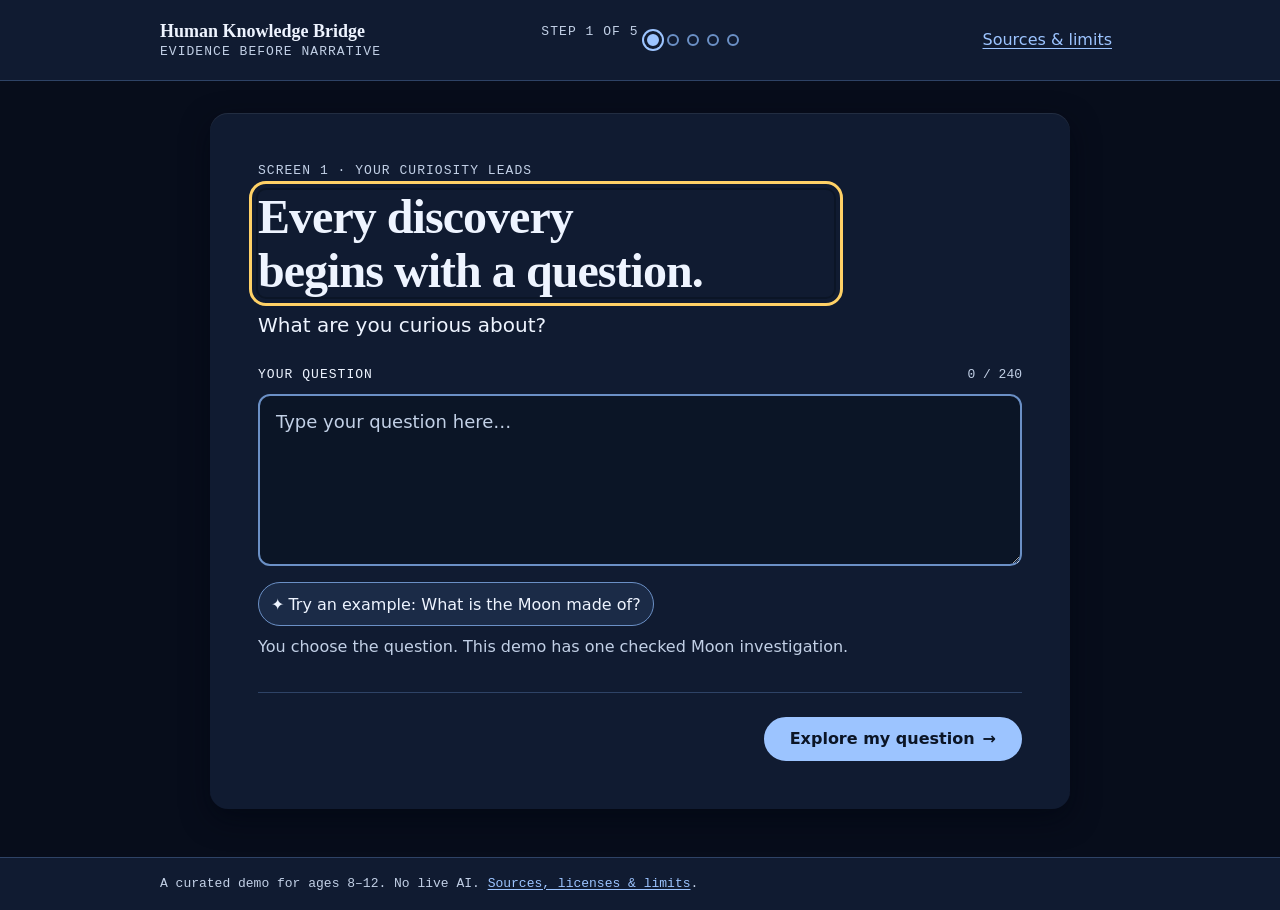
==== index.html @ 2980f717 "feat: static scaffold, app shell, screen 1 and the sources page - index.html: header/brand, progress" ====
<!doctype html>
<html lang="en">
<head>
  <meta charset="utf-8">
  <meta name="viewport" content="width=device-width, initial-scale=1">
  <meta name="description" content="A five-screen Science Detective experience about the Moon, the Apollo 11 seismometer, and how we know what we know.">
  <meta name="color-scheme" content="dark">
  <title>Human Knowledge Bridge — The Moon Detective</title>
  <link rel="icon" href="assets/img/favicon.svg" type="image/svg+xml">
  <link rel="stylesheet" href="assets/css/styles.css">
</head>
<body>
  <a class="skip-link" href="#main">Skip to content</a>

  <header class="site-header">
    <div class="site-header__inner">
      <div class="header__row">
        <a class="brand" href="#question">
          <span class="brand__long">Human Knowledge Bridge</span>
          <span class="brand__short" aria-hidden="true">HKB · Moon Detective</span>
          <span class="brand__tag">Evidence Before Narrative</span>
        </a>
        <a class="sources-link" href="sources.html">
          <span class="sources-link__long">Sources &amp; limits</span>
          <span class="sources-link__short" aria-hidden="true">Sources</span>
        </a>
      </div>
      <nav class="rail" aria-label="Progress">
        <p class="rail__step" id="rail-step">Step 1 of 5<span class="sr-only">: Question</span></p>
        <ol class="progress" id="progress"></ol>
      </nav>
    </div>
  </header>

  <main id="main">
    <section class="card" id="screen-question" data-screen="1" aria-labelledby="question-title">
      <div class="card__head">
        <p class="eyebrow">Screen 1 · Your curiosity leads</p>
        <h1 id="question-title">Every discovery begins with a question.</h1>
        <p class="lede">What are you curious about?</p>
      </div>

      <form id="question-form" novalidate>
        <div class="field">
          <div class="field__head">
            <label class="field__label" for="question-input">Your question</label>
            <span class="field__count" id="question-count">0 / 240<span class="sr-only"> characters</span></span>
          </div>
          <textarea
            id="question-input"
            name="question"
            rows="5"
            maxlength="240"
            autocomplete="off"
            spellcheck="true"
            placeholder="Type your question here…"
            aria-describedby="question-helper question-error"></textarea>
          <p class="field__error" id="question-error" role="alert" hidden></p>
        </div>

        <button class="chip chip--example" type="button" id="example-chip">
          <span aria-hidden="true">✦</span> Try an example: What is the Moon made of?
        </button>

        <p class="field__helper" id="question-helper">You choose the question. This demo has one checked Moon investigation.</p>

        <div class="actionbar">
          <span class="actionbar__spacer"></span>
          <button class="btn btn--primary actionbar__primary" type="submit">
            Explore my question <span aria-hidden="true">→</span>
          </button>
        </div>
      </form>

      <div class="panel panel--unknown" id="unknown-panel" role="region" aria-labelledby="unknown-title" hidden>
        <h2 class="panel__title" id="unknown-title">That’s a great question.</h2>
        <div id="unknown-body"></div>
        <p class="echo" id="unknown-echo" hidden></p>
        <div class="panel__actions">
          <button class="btn btn--primary" type="button" id="unknown-route">Explore the Moon investigation</button>
          <button class="btn btn--secondary" type="button" id="unknown-edit">Edit my question</button>
        </div>
      </div>
    </section>
  </main>

  <footer class="site-footer">
    <p>A curated demo for ages 8–12. No live AI. <a href="sources.html">Sources, licenses &amp; limits</a>.</p>
  </footer>

  <div id="live-region" class="sr-only" aria-live="polite" aria-atomic="true"></div>

  <script src="assets/js/content.js" defer></script>
  <script src="assets/js/logic.js" defer></script>
  <script src="assets/js/app.js" defer></script>
</body>
</html>
---- assets/css/styles.css ----
/* Human Knowledge Bridge — stylesheet
   Tokens 2.1–2.2 and primitives 2.3–2.7 are pasted verbatim from
   planning notes/design-brief.md §2. Everything below the marker is build code. */

:root {
  color-scheme: dark;

  /* ---- Surfaces & ink ------------------------------------------------ */
  --bg:            #070d1b;   /* page */
  --surface:       #101b31;   /* screen card */
  --surface-2:     #16243d;   /* nested panel */
  --surface-3:     #1b2b47;   /* chips, fact chips, inactive label button */
  --field:         #0b1526;   /* textarea well */
  --border:        #6b90c6;   /* every visible control outline (5.26:1 on surface) */
  --border-hair:   #2e4366;   /* decoration only: radii, dividers inside the card — never the only edge of a control */
  --text:          #eef4ff;   /* body */
  --muted:         #c2d0e6;   /* secondary, captions, helper text (11.0:1 on surface) */
  --text-on-accent:#0b1526;   /* ink on a filled accent button (10.2:1) */

  /* ---- Accent & focus ------------------------------------------------ */
  --accent:        #9cc4ff;   /* primary action, links */
  --accent-press:  #c3dbff;   /* hover/pressed fill for the primary button */
  --focus:         #ffd166;   /* focus ring: 11.9:1 on surface, 7.4:1 on selected tints */
  --focus-inner:   #0b1526;   /* 2px inner ring so yellow never touches a yellow fill */

  /* ---- Evidence labels (07 D4) --------------------------------------- */
  --measured:      #7ee0b8;   /* Measured evidence       — ruler   */
  --inferred:      #8fc4ff;   /* Scientific conclusion   — lens    */
  --model:         #f2c46d;   /* Scientific model        — blueprint */
  --unknown:       #c9b6ff;   /* open question / unknown — magnifier/"?" */
  --measured-tint: #223b4c;   /* = measured @12% over --surface-2 (evidence panels) */
  --inferred-tint: #253754;
  --model-tint:    #303743;
  --unknown-tint:  #2b3654;
  --measured-wash: #26424c;   /* = measured @20% over --surface (selected label button) */
  --inferred-wash: #293d5a;
  --model-wash:    #3d3d3d;
  --unknown-wash:  #353a5a;
  --accent-wash:   #2c3d5a;   /* = accent @20% over --surface (pressed secondary) */

  /* ---- Spacing (4px base, names are literal) ------------------------- */
  --s-0:  0;
  --s-1:  0.25rem;  /*  4px */
  --s-2:  0.5rem;   /*  8px */
  --s-3:  0.75rem;  /* 12px */
  --s-4:  1rem;     /* 16px */
  --s-5:  1.5rem;   /* 24px */
  --s-6:  2rem;     /* 32px */
  --s-7:  3rem;     /* 48px */
  --s-8:  4rem;     /* 64px */

  /* ---- Radii --------------------------------------------------------- */
  --r-xs:  4px;
  --r-sm:  8px;
  --r-md:  12px;
  --r-lg:  18px;
  --r-pill: 999px;

  /* ---- Borders ------------------------------------------------------- */
  --bw:    1px;
  --bw-2:  2px;

  /* ---- Shadows (dark page: shadows are soft, borders carry the edge) - */
  --shadow-1: 0 1px 0 0 rgba(238,244,255,.06) inset,
              0 2px 8px rgba(2,6,16,.45);
  --shadow-2: 0 1px 0 0 rgba(238,244,255,.08) inset,
              0 10px 28px rgba(2,6,16,.55);

  /* ---- Typography ---------------------------------------------------- */
  --font-display: Georgia, "Iowan Old Style", "Source Serif Pro", "Charter",
                  "Bitstream Charter", "Sitka Text", Cambria, "Times New Roman", serif;
  --font-body:    system-ui, -apple-system, "Segoe UI", Roboto, "Noto Sans",
                  "Helvetica Neue", Arial, "Liberation Sans", sans-serif;
  --font-mono:    ui-monospace, SFMono-Regular, "SF Mono", Menlo, Consolas,
                  "Liberation Mono", "DejaVu Sans Mono", monospace;

  --fs-300: 0.8125rem;  /* 13px — eyebrow, mono, uppercase */
  --fs-400: 1rem;       /* 16px — button, chip */
  --fs-500: 1.125rem;   /* 18px — body (all breakpoints; never smaller) */
  --fs-600: 1.25rem;    /* 20px — h3, ledger line */
  --fs-700: 1.5rem;     /* 24px — h2 */
  --fs-800: 1.875rem;   /* 30px — h1 small */
  --fs-900: 2.375rem;   /* 38px — h1 medium */
  --fs-1000: 3rem;      /* 48px — h1 large */

  --lh-tight:  1.12;    /* display */
  --lh-snug:   1.35;    /* headings, labels */
  --lh-normal: 1.6;     /* body — 18 × 1.6 = 28.8px */
  --lh-loose:  1.7;     /* long paragraphs on small screens */

  --ls-tight:  -0.02em;
  --ls-normal:  0;
  --ls-wide:    0.08em;

  --fw-regular: 400;
  --fw-medium:  500;
  --fw-bold:    700;

  --measure: 65ch;      /* text column cap: between 60 and 75ch */
  --measure-tight: 46ch;/* h1 / lede cap */

  /* ---- Layout -------------------------------------------------------- */
  --w-page:      60rem; /* 960px outer page incl. padding */
  --w-card:      53.75rem; /* 860px screen card (03 §10) */
  --w-text:      65ch;
  --gutter:      var(--s-4);    /* 16px  — small            */
  --card-pad:    var(--s-4);    /* 16px  — small            */
  --gap:         var(--s-3);    /* 12px  — small            */
  --header-h:    3.5rem;        /* 56px  — small; 64px medium+ */
  --rail-h:      2.25rem;       /* compact rail height below 481px */
  --tap:         2.75rem;       /* 44px minimum target */
  --tap-gap:     var(--s-2);    /* 8px minimum between targets */

  /* ---- Motion -------------------------------------------------------- */
  --dur-fast: 120ms;
  --dur:      160ms;            /* the build's default transition */
  --dur-float: 6000ms;          /* the one loop; killed by reduced motion */
  --ease:     cubic-bezier(.2,.7,.3,1);
  --moon-float: 3px;            /* translateY amplitude; JS sets this to 0px for reduced motion */
  --scale-tilt: 0deg;           /* JS sets ±0px/±1deg; stays 0deg for reduced motion */
}

/* Medium: 481–900px */
@media (min-width: 30.0625rem) {
  :root {
    --gutter:    var(--s-5);   /* 24px */
    --card-pad:  var(--s-6);   /* 32px */
    --gap:       var(--s-4);   /* 16px */
    --header-h:  4rem;         /* 64px */
  }
}

/* Large: 901px+ */
@media (min-width: 56.3125rem) {
  :root {
    --gutter:    var(--s-6);   /* 32px */
    --card-pad:  var(--s-7);   /* 48px */
    --gap:       var(--s-5);   /* 24px */
  }
}

/* Narrow: ≤ 320px leaves itself 16px gutters; below 360px tighten once */
@media (max-width: 22.49rem) {
  :root { --gutter: var(--s-3); --card-pad: var(--s-4); }
}

*, *::before, *::after { box-sizing: border-box; }

html {
  -webkit-text-size-adjust: 100%;
  text-size-adjust: 100%;
  scroll-padding-top: calc(var(--header-h) + var(--s-2));
  scroll-behavior: smooth;
}

body {
  margin: 0;
  background: var(--bg);
  color: var(--text);
  font-family: var(--font-body);
  font-size: var(--fs-500);          /* 18px everywhere */
  line-height: var(--lh-normal);
  font-weight: var(--fw-regular);
  overflow-x: hidden;                /* belt-and-braces only; layout must not overflow */
  overflow-wrap: break-word;
  text-rendering: optimizeLegibility;
}

h1, h2, h3 {
  font-family: var(--font-display);
  font-weight: var(--fw-bold);
  line-height: var(--lh-snug);
  letter-spacing: var(--ls-tight);
  margin: 0 0 var(--s-3);
  text-wrap: balance;
}
h1 { font-size: var(--fs-800); line-height: var(--lh-tight); max-width: 24ch; }
h2 { font-size: var(--fs-700); }
h3 { font-size: var(--fs-600); font-family: var(--font-body); letter-spacing: var(--ls-normal); }
@media (min-width: 30.0625rem) { h1 { font-size: var(--fs-900); } }
@media (min-width: 56.3125rem) { h1 { font-size: var(--fs-1000); } }

p { margin: 0 0 var(--s-4); max-width: var(--measure); }

a { color: var(--accent); text-decoration-thickness: .08em; text-underline-offset: .18em; }
a:hover { text-decoration-thickness: .14em; }

img, svg { max-width: 100%; height: auto; }
svg.decorative { display: block; }

.sr-only {
  position: absolute; width: 1px; height: 1px; padding: 0; margin: -1px;
  overflow: hidden; clip: rect(0 0 0 0); clip-path: inset(50%);
  white-space: nowrap; border: 0;
}

:where(a, button, textarea, [tabindex]):focus-visible {
  outline: 3px solid var(--focus);
  outline-offset: 2px;
  border-radius: var(--r-sm);
  /* double ring: yellow outer + 2px dark inner keeps it visible on any fill */
  box-shadow: 0 0 0 2px var(--focus-inner);
}
/* no focus ring on mouse clicks */
:where(button, a):focus:not(:focus-visible) { outline: none; }
/* the focused <h1> on route change must not look like a control */
h1[tabindex="-1"]:focus-visible { outline: 3px solid var(--focus); outline-offset: 6px; }

.card {
  background: var(--surface);
  border-radius: var(--r-lg);
  box-shadow: var(--shadow-2);
  padding: var(--card-pad);
  max-width: var(--w-card);
  margin-inline: auto;
}

.panel {
  background: var(--surface-2);
  border-radius: var(--r-md);
  padding: var(--s-4);
  border-left: var(--bw-2) solid var(--border-hair); /* colour overridden per type */
}
@media (min-width: 30.0625rem) { .panel { padding: var(--s-5); } }

.chip {
  display: inline-flex; align-items: center; gap: var(--s-1);
  min-height: 1.75rem; padding: var(--s-1) var(--s-3);
  background: var(--surface-3); color: var(--text);
  border-radius: var(--r-pill);
  font-size: var(--fs-300); font-family: var(--font-mono);
  letter-spacing: var(--ls-wide); text-transform: uppercase;
}

.eyebrow {
  font-family: var(--font-mono); font-size: var(--fs-300);
  letter-spacing: var(--ls-wide); text-transform: uppercase;
  color: var(--muted); margin: 0 0 var(--s-2);
}

.btn {
  display: inline-flex; align-items: center; justify-content: center; gap: var(--s-2);
  min-height: var(--tap); min-width: var(--tap);
  padding: var(--s-2) var(--s-5);
  border-radius: var(--r-pill);
  border: var(--bw-2) solid transparent;
  font: inherit; font-size: var(--fs-400); font-weight: var(--fw-bold);
  line-height: 1.2; text-align: center; text-decoration: none;
  cursor: pointer;
  transition: background-color var(--dur) var(--ease),
              border-color var(--dur) var(--ease),
              color var(--dur) var(--ease),
              transform var(--dur-fast) var(--ease);
}
.btn--primary  { background: var(--accent); color: var(--text-on-accent); border-color: var(--accent); }
.btn--primary:hover, .btn--primary:active { background: var(--accent-press); border-color: var(--accent-press); }
.btn--primary:active { transform: translateY(1px); }
.btn--secondary { background: transparent; color: var(--text); border-color: var(--border); }
.btn--secondary:hover { background: var(--surface-3); }
.btn--secondary[aria-pressed="true"], .btn--secondary.is-active { background: var(--accent-wash); }
.btn--ghost { background: transparent; color: var(--accent); border-color: transparent; text-decoration: underline; text-underline-offset: .2em; }
.btn--ghost:hover { background: var(--surface-3); }
.btn[disabled], .btn[aria-disabled="true"] {
  background: var(--surface-2); color: var(--muted);
  border-color: var(--border-hair); cursor: not-allowed; transform: none;
  opacity: 1; /* do not rely on opacity for any text legibility */
}

@media (prefers-reduced-motion: reduce) {
  html { scroll-behavior: auto; }
  *, *::before, *::after {
    animation: none !important;
    transition-duration: 1ms !important;
    transition-delay: 0ms !important;
  }
  .moon { animation: none; }
  .scale__beam { transform: none !important; }
}

@media print {
  :root { --bg: #fff; --surface: #fff; --surface-2: #fff; --text: #111; --muted: #333; }
  body { background: #fff; color: #111; }
  .site-header, .skip-link, .progress, .btn { display: none !important; }
}

/* =====================================================================
   BUILD CODE — beyond the design-brief primitives (§5 shell, §8 rules)
   ===================================================================== */

/* ---- Layout skeleton ------------------------------------------------ */
body {
  min-height: 100vh;
  display: flex;
  flex-direction: column;
}

main {
  flex: 1 0 auto;
  padding: var(--s-6) var(--gutter) var(--s-7);
}

/* ---- Skip link (C01) ------------------------------------------------ */
.skip-link {
  position: absolute;
  left: var(--s-2);
  top: var(--s-2);
  z-index: 100;
  padding: var(--s-2) var(--s-4);
  min-height: var(--tap);
  display: inline-flex;
  align-items: center;
  background: var(--accent);
  color: var(--text-on-accent);
  font-weight: var(--fw-bold);
  border-radius: var(--r-pill);
  text-decoration: none;
  transform: translateY(-200%);
}
.skip-link:focus-visible {
  transform: none;
}

/* ---- Header (C02) --------------------------------------------------- */
.site-header {
  position: sticky;
  top: 0;
  z-index: 10;
  background: var(--surface);
  border-bottom: var(--bw) solid var(--border-hair);
  padding: var(--s-2) var(--gutter);
}

.header__row {
  display: grid;
  grid-template-columns: minmax(0, 1fr) auto;
  align-items: center;
  gap: var(--s-3);
  max-width: var(--w-page);
  margin-inline: auto;
  min-height: calc(var(--header-h) - var(--s-4));
}

.brand {
  min-width: 0;
  display: inline-flex;
  flex-direction: column;
  color: var(--text);
  text-decoration: none;
  font-family: var(--font-display);
  font-weight: var(--fw-bold);
  font-size: var(--fs-500);
  line-height: var(--lh-snug);
}
.brand:hover { color: var(--accent); }

.brand__short { display: none; }

.brand__tag {
  font-family: var(--font-mono);
  font-size: var(--fs-300);
  font-weight: var(--fw-regular);
  letter-spacing: var(--ls-wide);
  text-transform: uppercase;
  color: var(--muted);
}

.sources-link {
  font-size: var(--fs-400);
  min-height: var(--tap);
  display: inline-flex;
  align-items: center;
  padding-inline: var(--s-2);
  white-space: nowrap;
}
.sources-link__short { display: none; }

/* ---- Progress rail (C03) -------------------------------------------- */
.rail {
  display: flex;
  align-items: center;
  gap: var(--s-2);
  min-width: 0;
  max-width: var(--w-page);
  margin: var(--s-1) auto 0;
  padding-top: var(--s-1);
  border-top: var(--bw) solid var(--border-hair);
}

.rail__step {
  font-family: var(--font-mono);
  font-size: var(--fs-300);
  letter-spacing: var(--ls-wide);
  text-transform: uppercase;
  color: var(--muted);
  white-space: nowrap;
}

.progress {
  display: flex;
  align-items: center;
  gap: var(--s-2);
  list-style: none;
  margin: 0;
  padding: 0;
  min-width: 0;
}

.progress__item {
  display: flex;
  align-items: center;
  gap: var(--s-1);
  color: var(--muted);
  font-family: var(--font-mono);
  font-size: var(--fs-300);
  letter-spacing: var(--ls-wide);
  text-transform: uppercase;
  white-space: nowrap;
}

.progress__dot {
  flex-shrink: 0;
  width: 0.75rem;
  height: 0.75rem;
  border-radius: 50%;
  border: var(--bw-2) solid var(--border);
  background: transparent;
}
.progress__item[data-state="visited"] .progress__dot { background: var(--border); }
.progress__item[data-state="current"] .progress__dot {
  background: var(--accent);
  border-color: var(--accent);
  box-shadow: 0 0 0 3px var(--surface), 0 0 0 5px var(--accent);
}
.progress__item[data-state="current"] { color: var(--text); }

.progress__label { display: none; }

/* ---- Footer (C06) --------------------------------------------------- */
.site-footer {
  flex-shrink: 0;
  border-top: var(--bw) solid var(--border-hair);
  padding: var(--s-4) var(--gutter);
  background: var(--surface);
}
.site-footer p {
  max-width: var(--w-page);
  margin: 0 auto;
  font-family: var(--font-mono);
  font-size: var(--fs-300);
  letter-spacing: var(--ls-normal);
  color: var(--muted);
  text-transform: none;
}

/* ---- Screen card (C04) ---------------------------------------------- */
.card[hidden] { display: none; }

.card__head { margin-bottom: var(--s-5); }

/* ---- Action bar (C05) ----------------------------------------------- */
.actionbar {
  display: flex;
  flex-wrap: wrap;
  gap: var(--s-3);
  align-items: center;
  margin-top: var(--s-6);
  padding-top: var(--s-5);
  border-top: var(--bw) solid var(--border-hair);
}
.actionbar__spacer { flex: 1 1 auto; }

/* ---- Small screens (≤480px) ----------------------------------------- */
@media (max-width: 30rem) {
  .header__row {
    grid-template-columns: minmax(0, 1fr) auto;
    min-height: var(--header-h);
  }
  .brand__long { display: none; }
  .brand__short {
    display: block;
    white-space: nowrap;
    overflow: hidden;
    text-overflow: ellipsis;
    font-size: var(--fs-400);
  }
  .brand__tag { display: none; }
  .sources-link__long { display: none; }
  .sources-link__short { display: inline; }

  .rail {
    min-height: var(--rail-h);
    border-top: 0;
    padding-top: 0;
    gap: var(--s-2);
  }
  .progress { gap: 6px; }
  .progress__item { gap: 0; }
  .progress__dot { width: 10px; height: 10px; }

  .actionbar { flex-direction: column; align-items: stretch; }
  .actionbar .btn { width: 100%; }
  .actionbar .actionbar__primary { order: -1; }
  .actionbar__spacer { display: none; }

  html { scroll-padding-top: calc(var(--header-h) + var(--rail-h) + var(--s-2)); }
}

/* ---- Medium: dots only, no labels (481–900px) ------------------------ */
@media (min-width: 30.0625rem) and (max-width: 56.25rem) {
  .rail { gap: var(--s-3); }
  .progress { gap: var(--s-3); }
  .progress__label { display: none; }
}

/* ---- Large: one header row (901px+) ---------------------------------- */
@media (min-width: 56.3125rem) {
  .site-header {
    border-bottom: var(--bw) solid var(--border-hair);
  }
  .site-header__inner {
    display: grid;
    grid-template-columns: minmax(0, 1fr) auto minmax(0, 1fr);
    align-items: center;
    gap: var(--s-5);
    max-width: var(--w-page);
    margin-inline: auto;
    min-height: var(--header-h);
  }
  .rail {
    margin: 0;
    border-top: 0;
    padding-top: 0;
    justify-content: center;
  }
  .progress__label { display: none; }
  .sources-link { justify-self: end; }
  /* the brand and the sources link sit in the first header row */
  .header__row { display: contents; }
  .brand { grid-column: 1; grid-row: 1; justify-self: start; }
  .rail   { grid-column: 2; grid-row: 1; }
  .sources-link { grid-column: 3; grid-row: 1; justify-self: end; }
}

/* ---- Form field (C08–C11) ------------------------------------------- */
.lede {
  font-size: var(--fs-600);
  color: var(--text);
  max-width: var(--measure-tight);
  margin: 0;
}

.field { margin-bottom: var(--s-4); }

.field__head {
  display: flex;
  flex-wrap: wrap;
  align-items: baseline;
  justify-content: space-between;
  gap: var(--s-2);
  margin-bottom: var(--s-2);
}

.field__label {
  font-family: var(--font-mono);
  font-size: var(--fs-300);
  letter-spacing: var(--ls-wide);
  text-transform: uppercase;
  color: var(--text);
}

.field__count {
  font-family: var(--font-mono);
  font-size: var(--fs-300);
  color: var(--muted);
  white-space: nowrap;
}
.field__count[data-at-limit="true"] { color: var(--unknown); }

.field textarea {
  display: block;
  width: 100%;
  min-height: 8.5rem;
  padding: var(--s-3) var(--s-4);
  background: var(--field);
  color: var(--text);
  border: var(--bw-2) solid var(--border);
  border-radius: var(--r-md);
  font: inherit;
  font-size: var(--fs-500);
  line-height: var(--lh-normal);
  resize: vertical;
  transition: background-color var(--dur) var(--ease), border-color var(--dur) var(--ease);
}
.field textarea:hover { background: var(--surface-2); }
.field textarea::placeholder { color: var(--muted); opacity: 1; }
.field textarea[aria-invalid="true"] { border-color: var(--unknown); }

.field__error {
  margin: var(--s-2) 0 0;
  color: var(--unknown);
  font-weight: var(--fw-bold);
}
.field__error[hidden] { display: none; }

.field__helper {
  margin: var(--s-2) 0 0;
  font-size: var(--fs-400);
  color: var(--muted);
}

/* ---- Example chip (C10) ---------------------------------------------- */
.chip--example {
  cursor: pointer;
  min-height: var(--tap);
  border: var(--bw) solid var(--border);
  font-family: var(--font-body);
  font-size: var(--fs-400);
  text-transform: none;
  letter-spacing: var(--ls-normal);
  text-align: left;
  transition: background-color var(--dur) var(--ease), color var(--dur) var(--ease);
}
.chip--example:hover { background: var(--accent-wash); color: var(--accent); }

/* ---- Unknown panel (C12) --------------------------------------------- */
.panel--unknown {
  margin-top: var(--s-6);
  border-left: var(--bw-2) solid var(--unknown);
  background: var(--unknown-tint);
}
.panel--unknown[hidden] { display: none; }
.panel--unknown > .panel__title {
  font-family: var(--font-display);
  font-size: var(--fs-600);
  margin: 0 0 var(--s-2);
  letter-spacing: var(--ls-tight);
}
.panel--unknown p { margin: 0 0 var(--s-3); }
.panel__note {
  font-size: var(--fs-400);
  color: var(--muted);
  font-style: italic;
}
.echo {
  font-family: var(--font-display);
  font-style: italic;
  color: var(--muted);
}
.echo[hidden] { display: none; }
.panel__actions {
  display: flex;
  flex-wrap: wrap;
  gap: var(--s-3);
  margin-top: var(--s-4);
}

/* ---- Sources page ---------------------------------------------------- */
.page-h1 { max-width: 28ch; }

.card h2 {
  margin-top: var(--s-6);
  padding-top: var(--s-5);
  border-top: var(--bw) solid var(--border-hair);
}
.card h2:first-of-type { margin-top: var(--s-4); }

.muted { color: var(--muted); }

.labels-list {
  display: grid;
  grid-template-columns: minmax(0, max-content) minmax(0, 1fr);
  gap: var(--s-2) var(--s-4);
  align-items: baseline;
  margin: 0 0 var(--s-3);
}
.labels-list dt { margin: 0; }
.labels-list dd { margin: 0; }

.chip--measured  { border-left: 4px solid var(--measured); }
.chip--inferred  { border-left: 4px solid var(--inferred); }
.chip--model     { border-left: 4px solid var(--model); }
.chip--unknown   { border-left: 4px solid var(--unknown); }

@media (max-width: 30rem) {
  .labels-list { grid-template-columns: 1fr; gap: var(--s-1); }
  .labels-list dd { margin-bottom: var(--s-3); }
}

.table-wrap { overflow-x: auto; margin-bottom: var(--s-4); }

table {
  width: 100%;
  border-collapse: collapse;
  font-size: var(--fs-400);
}
th, td {
  text-align: left;
  vertical-align: top;
  padding: var(--s-3) var(--s-3);
  border-bottom: var(--bw) solid var(--border-hair);
}
th {
  font-family: var(--font-mono);
  font-size: var(--fs-300);
  letter-spacing: var(--ls-wide);
  text-transform: uppercase;
  color: var(--muted);
  white-space: nowrap;
}

.limits { padding-left: var(--s-5); max-width: var(--measure); }
.limits li { margin-bottom: var(--s-2); }

.icon--external { display: inline-block; vertical-align: -0.15em; margin-left: 0.25em; }

code {
  font-family: var(--font-mono);
  font-size: 0.92em;
  background: var(--surface-3);
  padding: 0.1em 0.35em;
  border-radius: var(--r-xs);
}
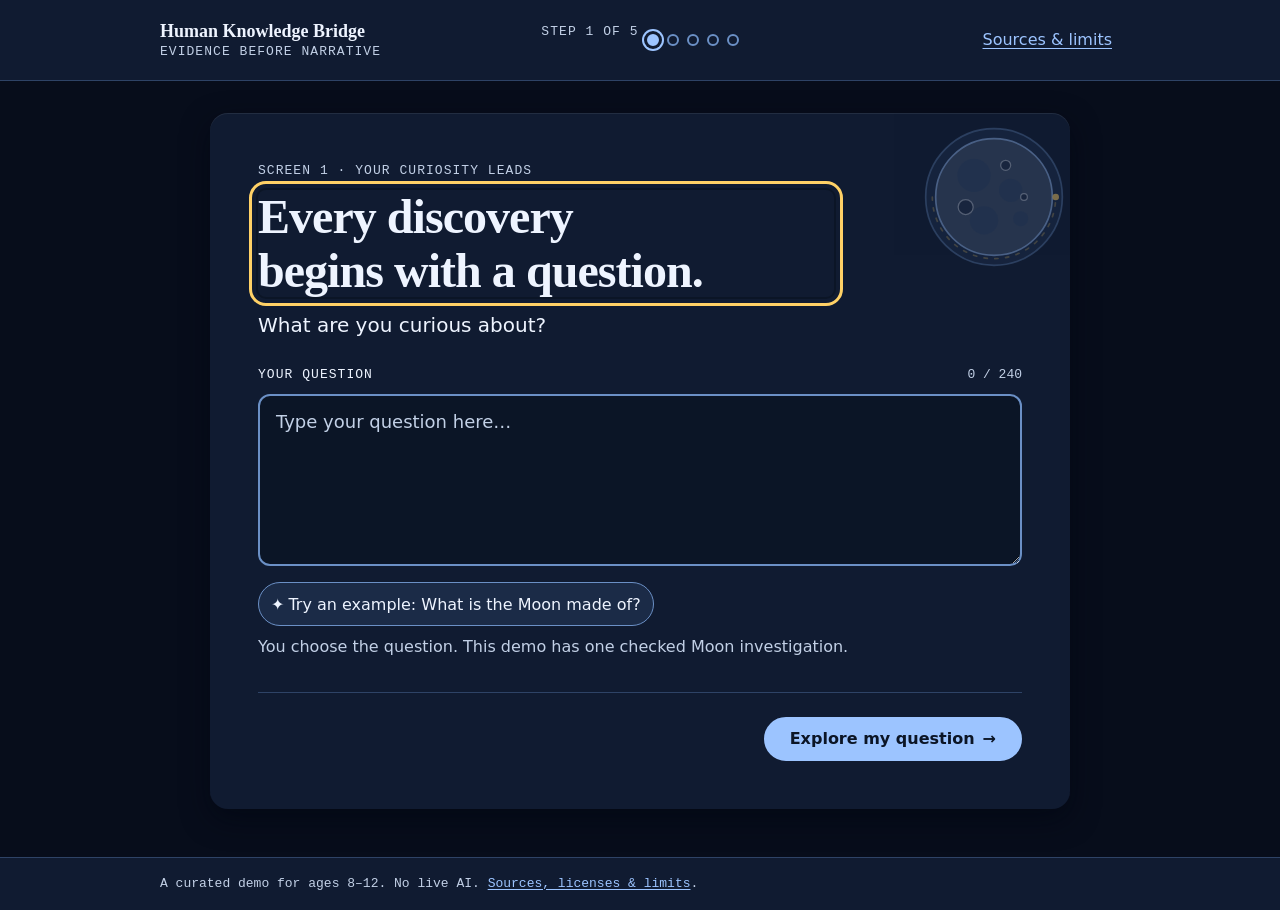
==== commit 45183182: "feat(ui): visible claim instruction, text-free SVGs, moon on screen 1 P0-1 The Evidence Scales now t" ====
--- a/index.html
+++ b/index.html
@@ -6,8 +6,8 @@
   <meta name="description" content="A five-screen Science Detective experience about the Moon, the Apollo 11 seismometer, and how we know what we know.">
   <meta name="color-scheme" content="dark">
   <title>Human Knowledge Bridge — The Moon Detective</title>
-  <link rel="icon" href="assets/img/favicon.svg" type="image/svg+xml">
-  <link rel="stylesheet" href="assets/css/styles.css">
+  <link rel="icon" href="assets/img/favicon.svg?v=10" type="image/svg+xml" sizes="any">
+  <link rel="stylesheet" href="assets/css/styles.css?v=10">
 </head>
 <body>
   <a class="skip-link" href="#main">Skip to content</a>
@@ -33,7 +33,8 @@
   </header>
 
   <main id="main">
-    <section class="card" id="screen-question" data-screen="1" aria-labelledby="question-title">
+    <section class="card card--question" id="screen-question" data-screen="1" aria-labelledby="question-title">
+      <img class="moon" src="assets/img/moon.svg?v=10" alt="" width="240" height="240" aria-hidden="true">
       <div class="card__head">
         <p class="eyebrow">Screen 1 · Your curiosity leads</p>
         <h1 id="question-title">Every discovery begins with a question.</h1>
@@ -82,6 +83,221 @@
         </div>
       </div>
     </section>
+
+    <!-- ================= Screen 2 — The Discovery ================= -->
+    <section class="card" id="screen-discovery" data-screen="2" aria-labelledby="discovery-title" hidden>
+      <div class="card__head">
+        <p class="eyebrow">Screen 2 · The Discovery</p>
+        <h1 id="discovery-title">What is the Moon made of?</h1>
+        <p class="echo" id="discovery-echo" hidden></p>
+      </div>
+
+      <div class="answer">
+        <p class="answer__text">The Moon is made mostly of rock. It has a dusty, rocky surface, a crust, a deep mantle, and a small metallic core.</p>
+        <p class="answer__layer">Like Earth, it has three main layers: a crust, a mantle, and a core.</p>
+      </div>
+
+      <div class="panel panel--cheese" id="cheese-panel" role="region" aria-labelledby="cheese-title" hidden>
+        <h2 class="panel__title" id="cheese-title">Not cheese — Moon rock!</h2>
+        <p>Apollo astronauts brought home real Moon rocks. They are rock and dust, not dairy.</p>
+      </div>
+
+      <section class="panel panel--evidence" aria-labelledby="how-title">
+        <h2 class="panel__title" id="how-title">
+          <svg class="icon icon--magnifier" aria-hidden="true" viewBox="0 0 24 24" width="24" height="24"><circle cx="10" cy="10" r="6.5" fill="none" stroke="currentColor" stroke-width="2"/><path d="M15 15l5.5 5.5" stroke="currentColor" stroke-width="2" stroke-linecap="round"/></svg>
+          How do we know?
+        </h2>
+        <div class="evidence-grid">
+          <article class="evidence evidence--measured">
+            <svg class="icon" aria-hidden="true" viewBox="0 0 24 24" width="24" height="24"><path d="M3 17h18" stroke="currentColor" stroke-width="2" stroke-linecap="round"/><path d="M5 17V9m4 8V7m4 10V10m4 7V8m4 9V11" stroke="currentColor" stroke-width="2" stroke-linecap="round"/></svg>
+            <h3>Moon rocks brought home</h3>
+            <p>Apollo astronauts collected 382 kg (842 lb) of Moon rock and soil and brought it to Earth.</p>
+            <span class="chip chip--measured">Direct samples</span>
+          </article>
+          <article class="evidence evidence--inferred">
+            <svg class="icon" aria-hidden="true" viewBox="0 0 24 24" width="24" height="24"><circle cx="10" cy="10" r="6.5" fill="none" stroke="currentColor" stroke-width="2"/><path d="M15 15l5.5 5.5" stroke="currentColor" stroke-width="2" stroke-linecap="round"/></svg>
+            <h3>Vibrations in the lunar ground</h3>
+            <p>Seismometers recorded moonquakes and meteorite impacts. Scientists used those recordings to infer the Moon’s interior.</p>
+            <span class="chip chip--inferred">Measurements <span aria-hidden="true">→</span> inference</span>
+          </article>
+        </div>
+        <p class="clarifier">The surface is sampled directly. The deep interior is inferred from measurements — no one has opened the Moon to look inside.</p>
+      </section>
+
+      <p class="source-line" id="discovery-sources">
+        Source: <span class="source-list"></span>
+      </p>
+
+      <details class="deeper">
+        <summary>Go deeper</summary>
+        <p>An open question: the Moon’s crust is thicker on the far side than on the near side. Scientists are still working out why.</p>
+      </details>
+
+      <div class="actionbar">
+        <button class="btn btn--secondary" type="button" data-action="back" data-from="2"><span aria-hidden="true">←</span> Back</button>
+        <span class="actionbar__spacer"></span>
+        <button class="btn btn--primary actionbar__primary" type="button" data-action="go" data-to="instrument">Meet the Apollo instrument <span aria-hidden="true">→</span></button>
+      </div>
+    </section>
+
+    <!-- ================= Screen 3 — The Science Detective ================= -->
+    <section class="card" id="screen-instrument" data-screen="3" aria-labelledby="instrument-title" hidden>
+      <div class="card__head">
+        <p class="eyebrow">Screen 3 · The Science Detective</p>
+        <h1 id="instrument-title">A Science Detective on the Moon</h1>
+      </div>
+
+      <div class="object-card">
+        <div class="object-card__top">
+          <figure class="object-card__figure">
+            <img src="assets/img/pse-diagram.svg?v=10" alt="" width="400" height="250">
+            <figcaption>How a seismometer listens: the ground moves <span aria-hidden="true">→</span> the sensor records <span aria-hidden="true">→</span> scientists study the signal.</figcaption>
+          </figure>
+
+          <div class="object-card__body">
+            <p class="kicker">Real hardware · Apollo 11 · 1969</p>
+            <h2 class="object-card__title">Passive Seismic Experiment (PSE)</h2>
+            <p class="definition"><strong>Seismometer:</strong> an instrument that measures ground movement.</p>
+            <p>In 1969, astronauts left this instrument on the Moon. It listened for tiny vibrations in the lunar ground. Those vibrations gave scientists clues about what happens beneath the Moon’s surface.</p>
+            <ul class="chips" aria-label="Quick facts">
+              <li class="chip chip--fact">First seismometer on the Moon</li>
+              <li class="chip chip--fact">4 sensors</li>
+              <li class="chip chip--fact">Solar-powered</li>
+              <li class="chip chip--fact">3 weeks of data</li>
+            </ul>
+          </div>
+        </div>
+
+        <section class="panel panel--measured" aria-labelledby="measured-title">
+          <h3 id="measured-title">What it measured</h3>
+          <p>Vibrations from moonquakes and meteorite impacts.</p>
+        </section>
+
+        <section class="panel panel--did-not-do" aria-labelledby="didnot-title">
+          <h3 id="didnot-title">What it did not do</h3>
+          <ul class="didnot">
+            <li><span aria-hidden="true">✗</span> See inside the Moon directly.</li>
+            <li><span aria-hidden="true">✗</span> Work through the lunar night.</li>
+            <li><span aria-hidden="true">✗</span> Belong to the later Apollo network.</li>
+          </ul>
+        </section>
+
+        <section class="panel panel--inferred" aria-labelledby="later-title">
+          <h3 id="later-title">Later missions</h3>
+          <p>More advanced seismometers were deployed at Apollo 12, 14, 15, and 16. They sent data until September 1977.</p>
+        </section>
+
+        <p class="analogy">You cannot see through the Moon. But vibrations can help scientists investigate what is hidden inside.</p>
+
+        <p class="matters"><strong>Why this matters:</strong> This is one of the pieces of hardware NASA left on the Moon. Its measurements gave scientists the first detailed look at the Moon’s interior.</p>
+
+        <p class="source-line">Source: <span class="source-list" data-sources="S2"></span></p>
+        <p class="small-note">Apollo 11’s instrument is not the same as the later Apollo seismometers.</p>
+      </div>
+
+      <div class="actionbar">
+        <button class="btn btn--secondary" type="button" data-action="back" data-from="3"><span aria-hidden="true">←</span> Back</button>
+        <span class="actionbar__spacer"></span>
+        <button class="btn btn--primary actionbar__primary" type="button" data-action="go" data-to="evidence">Explore the evidence <span aria-hidden="true">→</span></button>
+      </div>
+    </section>
+
+    <!-- ================= Screen 4 — The Evidence Scales ================= -->
+    <section class="card" id="screen-evidence" data-screen="4" aria-labelledby="evidence-title" hidden>
+      <div class="card__head">
+        <p class="eyebrow">Screen 4 · Detective Toolkit</p>
+        <h1 id="evidence-title">The Evidence Scales</h1>
+        <p class="lede sub">How do we know what’s true?</p>
+        <p>Sort each claim. There is no penalty for trying. The labels describe how we know, not how important the claim is.</p>
+        <p class="definition"><strong>A claim</strong> is a statement that can be checked.</p>
+      </div>
+
+      <div class="scale-strip" aria-hidden="true">
+        <img src="assets/img/scale.svg?v=10" alt="" width="640" height="200">
+      </div>
+      <ul class="scale-legend">
+        <li><span class="dot dot--measured" aria-hidden="true"></span>Measured</li>
+        <li><span class="dot dot--inferred" aria-hidden="true"></span>Conclusion</li>
+        <li><span class="dot dot--model" aria-hidden="true"></span>Model</li>
+        <li><span class="dot dot--unknown" aria-hidden="true"></span>Open question</li>
+      </ul>
+      <p class="caption">Different claims need different kinds of support.</p>
+
+      <p class="sorted" id="sorted-count" role="status" aria-live="polite">Sorted 0 of 3 claims</p>
+
+      <div class="claims" id="claims"></div>
+
+      <section class="panel panel--summary" id="case-summary" role="status" aria-live="off" hidden>
+        <p>Case file complete. You separated what was measured, what was inferred, and what is a model.</p>
+      </section>
+
+      <section class="panel panel--unknown-facts" aria-labelledby="unknowns-title">
+        <h2 class="panel__title" id="unknowns-title">What we still don’t know</h2>
+        <ul>
+          <li>The exact size and makeup of Theia.</li>
+          <li>The Moon’s deep interior in detail.</li>
+          <li>Some details of how the giant impact produced the Moon.</li>
+        </ul>
+        <p class="clarifier">Science has open questions. An unknown is not a fact, and it is not a failure.</p>
+      </section>
+
+      <p class="small-note">A model is not a guess. It is a tool scientists build, test, and revise.</p>
+
+      <div class="actionbar">
+        <button class="btn btn--secondary" type="button" id="reset-scales">Reset the scales</button>
+        <span class="actionbar__spacer"></span>
+        <button class="btn btn--primary actionbar__primary" type="button" data-action="go" data-to="next">Choose my next question <span aria-hidden="true">→</span></button>
+      </div>
+    </section>
+
+    <!-- ================= Screen 5 — Your Next Question ================= -->
+    <section class="card" id="screen-next" data-screen="5" aria-labelledby="next-title" hidden>
+      <div class="card__head">
+        <p class="eyebrow">Screen 5 · Your investigation continues</p>
+        <h1 id="next-title">Detective, What’s Your Next Question?</h1>
+        <p class="lede sub">Every answer can lead to a new question.</p>
+      </div>
+
+      <section class="panel panel--toolkit" aria-labelledby="toolkit-title">
+        <h2 class="panel__title" id="toolkit-title">Your detective toolkit</h2>
+        <ul class="toolkit">
+          <li><span class="tick" aria-hidden="true">✓</span> Look for evidence</li>
+          <li><span class="tick" aria-hidden="true">✓</span> Separate facts from ideas</li>
+          <li><span class="tick" aria-hidden="true">✓</span> Ask what we still don’t know</li>
+        </ul>
+      </section>
+
+      <form id="next-form" novalidate>
+        <div class="field">
+          <div class="field__head">
+            <label class="field__label" for="next-input">What would you like to investigate?</label>
+            <span class="field__count" id="next-count">0 / 240<span class="sr-only"> characters</span></span>
+          </div>
+          <textarea id="next-input" name="next" rows="5" maxlength="240" autocomplete="off" spellcheck="true"
+                    placeholder="Write your own question…" aria-describedby="next-helper next-error"></textarea>
+          <p class="field__error" id="next-error" role="alert" hidden></p>
+        </div>
+        <p class="field__helper" id="next-helper">You choose the next question. No quiz, no right answer.</p>
+
+        <div class="panel panel--unknown" id="next-unknown" role="region" aria-labelledby="next-unknown-title" hidden>
+          <h2 class="panel__title" id="next-unknown-title">That’s a great question.</h2>
+          <div id="next-unknown-body"></div>
+          <p class="echo" id="next-unknown-echo" hidden></p>
+          <div class="panel__actions">
+            <button class="btn btn--primary" type="button" id="next-unknown-route">Explore the Moon investigation</button>
+            <button class="btn btn--secondary" type="button" id="next-unknown-edit">Edit my question</button>
+          </div>
+        </div>
+
+        <div class="actionbar">
+          <button class="btn btn--secondary" type="button" data-action="go" data-to="discovery">Explore the Moon investigation again</button>
+          <button class="btn btn--secondary" type="button" id="start-over">Start over</button>
+          <span class="actionbar__spacer"></span>
+          <button class="btn btn--primary actionbar__primary" type="submit">Investigate my question <span aria-hidden="true">→</span></button>
+        </div>
+      </form>
+    </section>
+
   </main>
 
   <footer class="site-footer">
@@ -90,8 +306,9 @@
 
   <div id="live-region" class="sr-only" aria-live="polite" aria-atomic="true"></div>
 
-  <script src="assets/js/content.js" defer></script>
-  <script src="assets/js/logic.js" defer></script>
-  <script src="assets/js/app.js" defer></script>
+  <script src="assets/js/content.js?v=10" defer></script>
+  <script src="assets/js/logic.js?v=10" defer></script>
+  <script src="assets/js/screens.js?v=10" defer></script>
+  <script src="assets/js/app.js?v=10" defer></script>
 </body>
 </html>
--- a/assets/css/styles.css
+++ b/assets/css/styles.css
@@ -342,6 +342,8 @@
 
 .brand {
   min-width: 0;
+  min-height: var(--tap);
+  justify-content: center;
   display: inline-flex;
   flex-direction: column;
   color: var(--text);
@@ -450,6 +452,17 @@
   letter-spacing: var(--ls-normal);
   color: var(--muted);
   text-transform: none;
+}
+
+/* The footer link is a real tap target: an inline link inside 13px text was
+   15px tall, under the WCAG 2.2 target minimum. Give it its own box. */
+.site-footer p a {
+  display: inline-flex;
+  align-items: center;
+  min-height: var(--tap);
+  margin-block: calc(var(--s-3) * -1);
+  padding-inline: var(--s-1);
+  margin-inline: calc(var(--s-1) * -1);
 }
 
 /* ---- Screen card (C04) ---------------------------------------------- */
@@ -541,6 +554,49 @@
   .sources-link { grid-column: 3; grid-row: 1; justify-self: end; }
 }
 
+/* ---- Screen 1 decorative moon (design brief §7.2) -------------------- */
+.card--question {
+  position: relative;
+  overflow: hidden;
+}
+
+.moon {
+  position: absolute;
+  top: calc(var(--s-4) * -1);
+  right: calc(var(--s-5) * -1);
+  width: clamp(120px, 22vw, 200px);
+  height: auto;
+  opacity: 0.55;
+  pointer-events: none;
+  animation: moon-float var(--dur-float) var(--ease) infinite alternate;
+  z-index: 0;
+}
+
+/* Content sits above the illustration; text never overlaps it because the
+   head block reserves the right gutter at every width. */
+.card--question > *:not(.moon) {
+  position: relative;
+  z-index: 1;
+}
+
+.card--question .card__head {
+  padding-right: clamp(0px, 18vw, 168px);
+}
+
+@keyframes moon-float {
+  to { transform: translateY(calc(var(--moon-float) * -1)); }
+}
+
+@media (max-width: 30rem) {
+  .moon {
+    top: calc(var(--s-5) * -1);
+    right: calc(var(--s-6) * -1);
+    width: 128px;
+    opacity: 0.4;
+  }
+  .card--question .card__head { padding-right: 96px; }
+}
+
 /* ---- Form field (C08–C11) ------------------------------------------- */
 .lede {
   font-size: var(--fs-600);
@@ -720,3 +776,395 @@
   padding: 0.1em 0.35em;
   border-radius: var(--r-xs);
 }
+
+/* ---- Screen 2 — The Discovery ---------------------------------------- */
+.answer { margin-bottom: var(--s-5); }
+.answer__text {
+  font-size: var(--fs-600);
+  line-height: var(--lh-normal);
+  max-width: var(--measure);
+}
+.answer__layer {
+  color: var(--muted);
+  max-width: var(--measure);
+}
+
+.panel--evidence { border-left-color: var(--inferred); }
+.panel__title {
+  display: flex;
+  align-items: center;
+  gap: var(--s-2);
+  font-family: var(--font-display);
+  font-size: var(--fs-700);
+  font-weight: var(--fw-bold);
+  letter-spacing: var(--ls-tight);
+  line-height: var(--lh-snug);
+  margin: 0 0 var(--s-4);
+}
+.icon--magnifier { color: var(--inferred); flex-shrink: 0; }
+
+.evidence-grid {
+  display: grid;
+  grid-template-columns: 1fr;
+  gap: var(--s-4);
+  margin-bottom: var(--s-4);
+}
+@media (min-width: 45rem) {
+  .evidence-grid { grid-template-columns: repeat(2, minmax(0, 1fr)); }
+}
+
+.evidence {
+  background: var(--surface);
+  border-radius: var(--r-md);
+  padding: var(--s-4);
+  border-left: var(--bw-2) solid var(--border-hair);
+  min-width: 0;
+}
+.evidence--measured { border-left-color: var(--measured); }
+.evidence--inferred { border-left-color: var(--inferred); }
+.evidence h3 {
+  font-family: var(--font-display);
+  font-size: var(--fs-600);
+  margin: var(--s-2) 0 var(--s-2);
+  letter-spacing: var(--ls-tight);
+}
+.evidence p { margin: 0 0 var(--s-3); }
+.evidence .icon { color: var(--measured); }
+.evidence--inferred .icon { color: var(--inferred); }
+
+.chip--measured { border-left: 4px solid var(--measured); }
+.chip--inferred { border-left: 4px solid var(--inferred); }
+
+.clarifier {
+  color: var(--muted);
+  max-width: var(--measure);
+  margin: 0;
+}
+
+.panel--cheese {
+  border-left: var(--bw-2) solid var(--model);
+  background: var(--model-tint);
+  margin-bottom: var(--s-5);
+}
+.panel--cheese[hidden] { display: none; }
+
+.source-line {
+  font-size: var(--fs-400);
+  color: var(--muted);
+  margin-top: var(--s-4);
+}
+
+/* Source links are tap targets: give each its own box with room to hit,
+   however short the page title is. */
+.source-line .source-list {
+  display: inline-flex;
+  flex-wrap: wrap;
+  align-items: center;
+  gap: var(--s-1) var(--s-2);
+}
+.source,
+.feedback__source .source {
+  display: inline-flex;
+  align-items: center;
+  min-height: var(--tap);
+  padding-inline: var(--s-1);
+  margin-inline: calc(var(--s-1) * -1);
+}
+.feedback__source { margin-top: 0; }
+
+.deeper {
+  margin-top: var(--s-4);
+  font-size: var(--fs-400);
+}
+.deeper summary {
+  cursor: pointer;
+  color: var(--accent);
+  min-height: var(--tap);
+  display: inline-flex;
+  align-items: center;
+  padding-inline: var(--s-1);
+}
+.deeper p { color: var(--muted); margin-top: var(--s-2); }
+
+/* ---- Screen 3 — object card ------------------------------------------ */
+.object-card {
+  background: var(--surface-2);
+  border: var(--bw) solid var(--border-hair);
+  border-radius: var(--r-lg);
+  padding: var(--s-4);
+}
+@media (min-width: 30.0625rem) { .object-card { padding: var(--s-5); } }
+
+.object-card__top {
+  display: grid;
+  grid-template-columns: 1fr;
+  gap: var(--s-4);
+  margin-bottom: var(--s-5);
+}
+@media (min-width: 56.3125rem) {
+  .object-card__top { grid-template-columns: minmax(0, 5fr) minmax(0, 7fr); align-items: start; }
+}
+
+.object-card__figure { margin: 0; }
+.object-card__figure img {
+  display: block;
+  width: 100%;
+  height: auto;
+  border-radius: var(--r-md);
+}
+.object-card__figure figcaption {
+  font-size: var(--fs-300);
+  color: var(--muted);
+  margin-top: var(--s-2);
+  line-height: 1.5;
+}
+
+.object-card__body { min-width: 0; }
+.kicker {
+  font-family: var(--font-mono);
+  font-size: var(--fs-300);
+  letter-spacing: var(--ls-wide);
+  text-transform: uppercase;
+  color: var(--muted);
+  margin: 0 0 var(--s-2);
+}
+.object-card__title {
+  font-family: var(--font-display);
+  font-size: var(--fs-700);
+  margin: 0 0 var(--s-3);
+  letter-spacing: var(--ls-tight);
+}
+
+.definition {
+  background: var(--surface-3);
+  border-radius: var(--r-sm);
+  padding: var(--s-2) var(--s-3);
+  font-size: var(--fs-400);
+  margin: 0 0 var(--s-3);
+}
+
+.chips {
+  display: flex;
+  flex-wrap: wrap;
+  gap: var(--s-2);
+  list-style: none;
+  margin: var(--s-3) 0 0;
+  padding: 0;
+}
+.chip--fact { text-transform: none; letter-spacing: var(--ls-normal); font-family: var(--font-body); }
+
+.object-card .panel { margin-bottom: var(--s-3); border-left-width: 4px; }
+.panel--measured   { border-left-color: var(--measured); background: var(--measured-tint); }
+.panel--did-not-do { border-left-color: var(--unknown); background: var(--unknown-tint); }
+.panel--inferred   { border-left-color: var(--inferred); background: var(--inferred-tint); }
+.object-card .panel h3 {
+  font-size: var(--fs-500);
+  font-weight: var(--fw-bold);
+  margin: 0 0 var(--s-2);
+  font-family: var(--font-body);
+}
+.object-card .panel p { margin: 0; }
+
+.didnot { list-style: none; margin: 0; padding: 0; }
+.didnot li {
+  display: flex;
+  gap: var(--s-2);
+  padding: var(--s-1) 0;
+}
+.didnot li span:first-child { color: var(--unknown); font-weight: var(--fw-bold); }
+
+.analogy {
+  font-family: var(--font-display);
+  font-style: italic;
+  font-size: var(--fs-600);
+  line-height: var(--lh-snug);
+  margin: var(--s-4) 0;
+  max-width: var(--measure);
+}
+
+.matters { color: var(--muted); max-width: var(--measure); }
+
+.small-note {
+  font-size: var(--fs-400);
+  color: var(--muted);
+  margin-top: var(--s-2);
+}
+
+/* ---- Screen 4 — Evidence Scales -------------------------------------- */
+.sub { font-size: var(--fs-600); color: var(--text); }
+
+.scale-strip {
+  background: var(--surface-2);
+  border-radius: var(--r-md);
+  padding: var(--s-3);
+  margin-bottom: var(--s-2);
+}
+.scale-strip img { display: block; width: 100%; height: auto; }
+
+.caption {
+  color: var(--muted);
+  font-size: var(--fs-400);
+  margin: 0 0 var(--s-4);
+}
+
+/* The scale illustration carries no text of its own (brief §9.1), so its
+   legend lives in HTML: translatable and readable by assistive tech. */
+.scale-legend {
+  display: flex;
+  flex-wrap: wrap;
+  gap: var(--s-1) var(--s-4);
+  list-style: none;
+  margin: 0 0 var(--s-2);
+  padding: 0;
+  font-family: var(--font-mono);
+  font-size: var(--fs-300);
+  letter-spacing: var(--ls-wide);
+  text-transform: uppercase;
+  color: var(--muted);
+}
+.scale-legend li { display: inline-flex; align-items: center; gap: var(--s-2); }
+.dot { width: 10px; height: 10px; border-radius: 50%; flex-shrink: 0; }
+.dot--measured { background: var(--measured); }
+.dot--inferred { background: var(--inferred); }
+.dot--model    { background: var(--model); }
+.dot--unknown  { background: var(--unknown); }
+
+.sorted {
+  font-family: var(--font-mono);
+  font-size: var(--fs-300);
+  letter-spacing: var(--ls-wide);
+  text-transform: uppercase;
+  color: var(--muted);
+  margin: 0 0 var(--s-4);
+  text-align: right;
+}
+
+.claim {
+  background: var(--surface-2);
+  border-radius: var(--r-md);
+  padding: var(--s-4);
+  margin-bottom: var(--s-4);
+  border-left: 4px solid var(--border-hair);
+}
+.claim.is-correct { border-left-color: var(--measured); }
+.claim.is-hint { border-left-color: var(--unknown); }
+
+.claim__eyebrow { margin-bottom: var(--s-1); }
+.claim__text {
+  font-family: var(--font-display);
+  font-size: var(--fs-600);
+  line-height: var(--lh-snug);
+  margin: 0 0 var(--s-4);
+}
+
+.claim__fieldset { border: 0; margin: 0; padding: 0; min-width: 0; }
+
+/* Visible instruction on each claim card. The card has to say what to do,
+   not only to a screen reader. */
+.claim__legend {
+  padding: 0;
+  margin: 0 0 var(--s-2);
+  font-family: var(--font-mono);
+  font-size: var(--fs-300);
+  letter-spacing: var(--ls-wide);
+  text-transform: uppercase;
+  color: var(--muted);
+}
+
+.label-btns {
+  display: grid;
+  grid-template-columns: 1fr;
+  gap: var(--s-2);
+}
+@media (min-width: 45rem) {
+  .label-btns { grid-template-columns: repeat(3, minmax(0, 1fr)); }
+}
+
+.label-btn {
+  display: inline-flex;
+  align-items: center;
+  justify-content: flex-start;
+  gap: var(--s-2);
+  min-height: 3.5rem;
+  padding: var(--s-2) var(--s-3);
+  background: var(--surface-3);
+  color: var(--text);
+  border: var(--bw-2) solid var(--border);
+  border-radius: var(--r-md);
+  font: inherit;
+  font-size: var(--fs-400);
+  font-weight: var(--fw-bold);
+  line-height: 1.25;
+  text-align: left;
+  cursor: pointer;
+  transition: background-color var(--dur) var(--ease), border-color var(--dur) var(--ease);
+}
+.label-btn:hover { background: var(--accent-wash); }
+.label-btn .icon { flex-shrink: 0; color: var(--muted); }
+.label-btn--measurement .icon { color: var(--measured); }
+.label-btn--inference .icon { color: var(--inferred); }
+.label-btn--model .icon { color: var(--model); }
+
+.label-btn[aria-pressed="true"] { border-color: var(--text); }
+.label-btn--measurement[aria-pressed="true"] { background: var(--measured-wash); border-color: var(--measured); }
+.label-btn--inference[aria-pressed="true"] { background: var(--inferred-wash); border-color: var(--inferred); }
+.label-btn--model[aria-pressed="true"] { background: var(--model-wash); border-color: var(--model); }
+
+.feedback { margin-top: var(--s-3); }
+.feedback:empty { display: none; }
+.feedback__text {
+  display: inline;
+  margin: 0;
+  max-width: var(--measure);
+}
+.feedback .icon { vertical-align: -0.2em; margin-right: var(--s-1); }
+.claim.is-correct .feedback .icon { color: var(--measured); }
+.claim.is-hint .feedback .icon { color: var(--unknown); }
+.feedback__source { font-size: var(--fs-400); color: var(--muted); margin: var(--s-2) 0 0; }
+
+.panel--summary {
+  border-left-color: var(--measured);
+  background: var(--measured-tint);
+  margin-bottom: var(--s-4);
+}
+.panel--summary[hidden] { display: none; }
+.panel--unknown-facts {
+  border-left-color: var(--unknown);
+  background: var(--unknown-tint);
+}
+.panel--unknown-facts ul { padding-left: var(--s-5); margin: 0 0 var(--s-3); }
+
+/* ---- Screen 4: tighter on phones (P1-1) ------------------------------ */
+/* Screen 4 is the longest screen. The visible legends added height, so the
+   claim cards give some back on small viewports. Spacing only: no control
+   gets smaller than 44px and the 8px gap between label buttons stays. */
+@media (max-width: 30rem) {
+  .claim {
+    padding: var(--s-3);
+    margin-bottom: var(--s-3);
+  }
+  .claim__text { margin-bottom: var(--s-3); }
+  .claim__legend { margin-bottom: var(--s-1); }
+  .claim .eyebrow { margin-bottom: 2px; }
+  .scale-strip { padding: var(--s-2); }
+  .panel--unknown-facts ul { margin-bottom: var(--s-2); }
+}
+
+/* ---- Screen 5 -------------------------------------------------------- */
+.panel--toolkit {
+  border-left-color: var(--measured);
+  margin-bottom: var(--s-5);
+}
+.toolkit {
+  display: grid;
+  grid-template-columns: 1fr;
+  gap: var(--s-2);
+  list-style: none;
+  margin: 0;
+  padding: 0;
+}
+@media (min-width: 45.0625rem) {
+  .toolkit { grid-template-columns: repeat(3, minmax(0, 1fr)); }
+}
+.toolkit li { display: flex; gap: var(--s-2); align-items: flex-start; }
+.tick { color: var(--measured); font-weight: var(--fw-bold); }
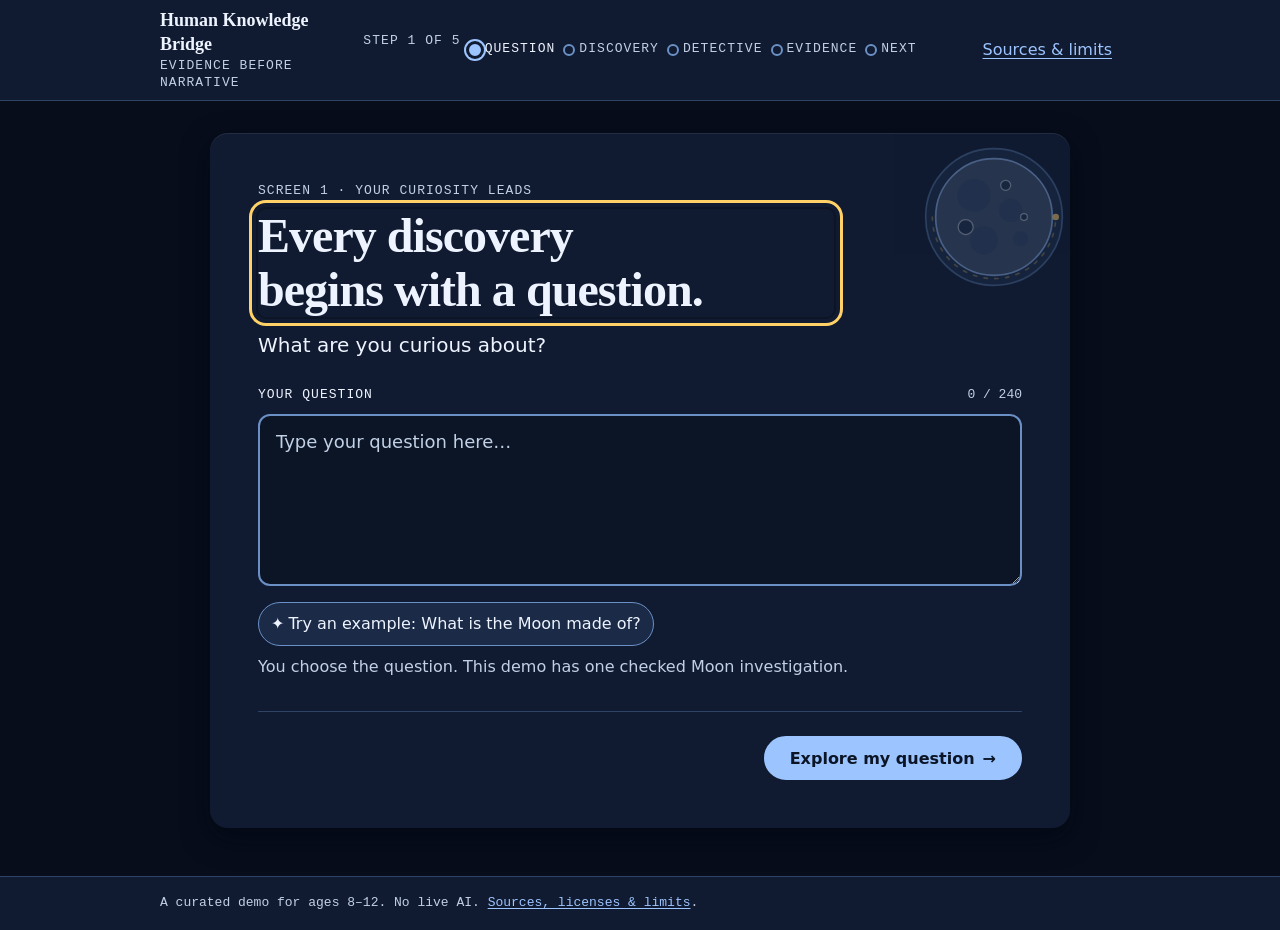
==== commit 1b73fc26: "feat(ui): visible rail labels on desktop, pre-answer prompt on scales P1-2 The progress rail now sho" ====
--- a/index.html
+++ b/index.html
@@ -6,8 +6,8 @@
   <meta name="description" content="A five-screen Science Detective experience about the Moon, the Apollo 11 seismometer, and how we know what we know.">
   <meta name="color-scheme" content="dark">
   <title>Human Knowledge Bridge — The Moon Detective</title>
-  <link rel="icon" href="assets/img/favicon.svg?v=10" type="image/svg+xml" sizes="any">
-  <link rel="stylesheet" href="assets/css/styles.css?v=10">
+  <link rel="icon" href="assets/img/favicon.svg?v=11" type="image/svg+xml" sizes="any">
+  <link rel="stylesheet" href="assets/css/styles.css?v=11">
 </head>
 <body>
   <a class="skip-link" href="#main">Skip to content</a>
@@ -34,7 +34,7 @@
 
   <main id="main">
     <section class="card card--question" id="screen-question" data-screen="1" aria-labelledby="question-title">
-      <img class="moon" src="assets/img/moon.svg?v=10" alt="" width="240" height="240" aria-hidden="true">
+      <img class="moon" src="assets/img/moon.svg?v=11" alt="" width="240" height="240" aria-hidden="true">
       <div class="card__head">
         <p class="eyebrow">Screen 1 · Your curiosity leads</p>
         <h1 id="question-title">Every discovery begins with a question.</h1>
@@ -150,7 +150,7 @@
       <div class="object-card">
         <div class="object-card__top">
           <figure class="object-card__figure">
-            <img src="assets/img/pse-diagram.svg?v=10" alt="" width="400" height="250">
+            <img src="assets/img/pse-diagram.svg?v=11" alt="" width="400" height="250">
             <figcaption>How a seismometer listens: the ground moves <span aria-hidden="true">→</span> the sensor records <span aria-hidden="true">→</span> scientists study the signal.</figcaption>
           </figure>
 
@@ -213,7 +213,7 @@
       </div>
 
       <div class="scale-strip" aria-hidden="true">
-        <img src="assets/img/scale.svg?v=10" alt="" width="640" height="200">
+        <img src="assets/img/scale.svg?v=11" alt="" width="640" height="200">
       </div>
       <ul class="scale-legend">
         <li><span class="dot dot--measured" aria-hidden="true"></span>Measured</li>
@@ -306,9 +306,9 @@
 
   <div id="live-region" class="sr-only" aria-live="polite" aria-atomic="true"></div>
 
-  <script src="assets/js/content.js?v=10" defer></script>
-  <script src="assets/js/logic.js?v=10" defer></script>
-  <script src="assets/js/screens.js?v=10" defer></script>
-  <script src="assets/js/app.js?v=10" defer></script>
+  <script src="assets/js/content.js?v=11" defer></script>
+  <script src="assets/js/logic.js?v=11" defer></script>
+  <script src="assets/js/screens.js?v=11" defer></script>
+  <script src="assets/js/app.js?v=11" defer></script>
 </body>
 </html>
--- a/assets/css/styles.css
+++ b/assets/css/styles.css
@@ -545,7 +545,7 @@
     padding-top: 0;
     justify-content: center;
   }
-  .progress__label { display: none; }
+  .progress__label { display: inline; }
   .sources-link { justify-self: end; }
   /* the brand and the sources link sit in the first header row */
   .header__row { display: contents; }
@@ -1112,6 +1112,17 @@
 
 .feedback { margin-top: var(--s-3); }
 .feedback:empty { display: none; }
+
+/* Quiet pre-answer prompt: guides sighted children without announcing.
+   It lives outside the live region, so screen readers hear nothing
+   until a real answer lands in .feedback. */
+.feedback__idle {
+  margin: var(--s-2) 0 0;
+  font-size: var(--fs-400);
+  color: var(--muted);
+  font-style: italic;
+}
+.feedback__idle[hidden] { display: none; }
 .feedback__text {
   display: inline;
   margin: 0;
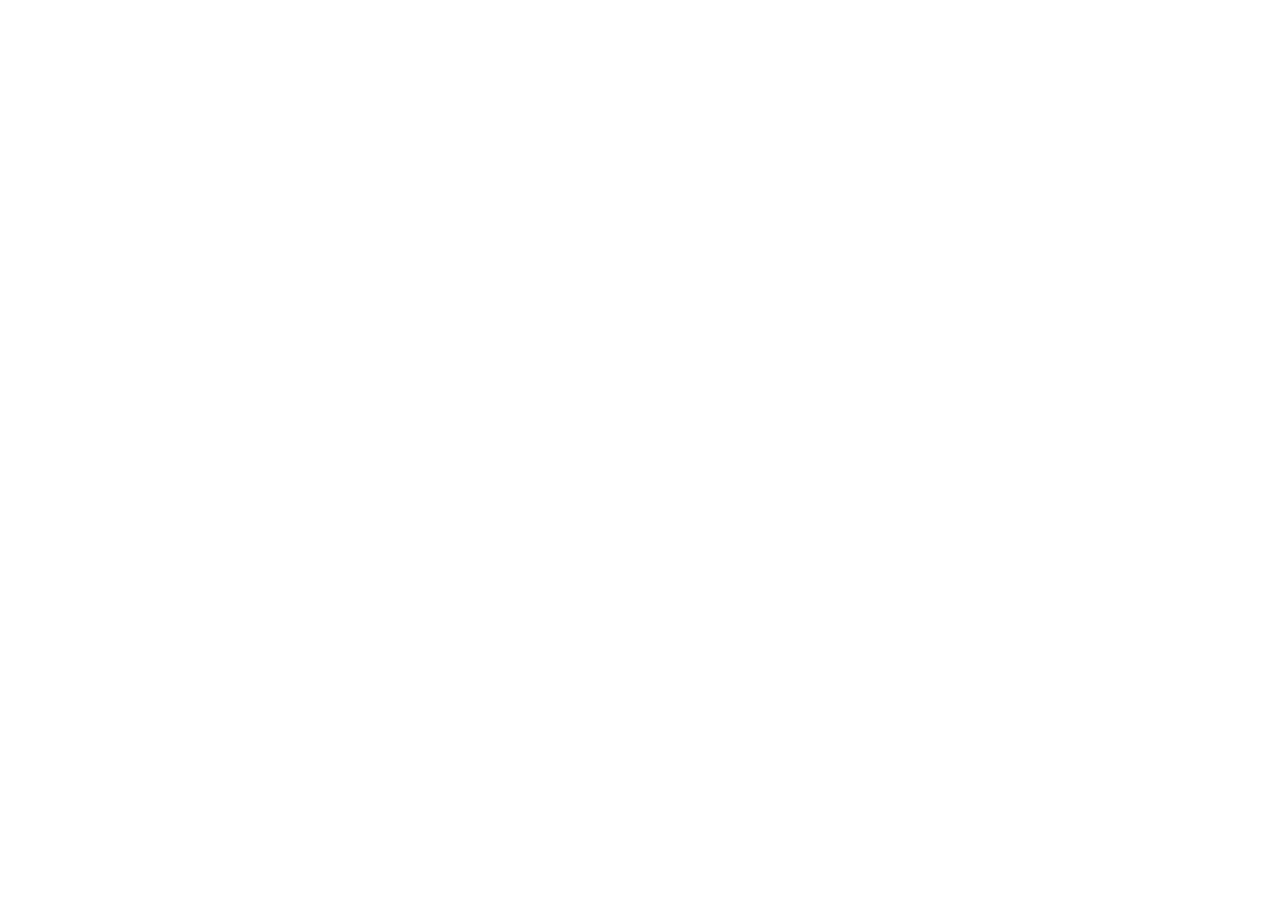
==== commit 614b78ad: "Deploy Moon Detective five-screen React build to theselectionlab.ai/human-knowledge-bridge Replaces " ====
--- a/index.html
+++ b/index.html
@@ -1,314 +1,16 @@
 <!doctype html>
 <html lang="en">
-<head>
-  <meta charset="utf-8">
-  <meta name="viewport" content="width=device-width, initial-scale=1">
-  <meta name="description" content="A five-screen Science Detective experience about the Moon, the Apollo 11 seismometer, and how we know what we know.">
-  <meta name="color-scheme" content="dark">
-  <title>Human Knowledge Bridge — The Moon Detective</title>
-  <link rel="icon" href="assets/img/favicon.svg?v=11" type="image/svg+xml" sizes="any">
-  <link rel="stylesheet" href="assets/css/styles.css?v=11">
-</head>
-<body>
-  <a class="skip-link" href="#main">Skip to content</a>
-
-  <header class="site-header">
-    <div class="site-header__inner">
-      <div class="header__row">
-        <a class="brand" href="#question">
-          <span class="brand__long">Human Knowledge Bridge</span>
-          <span class="brand__short" aria-hidden="true">HKB · Moon Detective</span>
-          <span class="brand__tag">Evidence Before Narrative</span>
-        </a>
-        <a class="sources-link" href="sources.html">
-          <span class="sources-link__long">Sources &amp; limits</span>
-          <span class="sources-link__short" aria-hidden="true">Sources</span>
-        </a>
-      </div>
-      <nav class="rail" aria-label="Progress">
-        <p class="rail__step" id="rail-step">Step 1 of 5<span class="sr-only">: Question</span></p>
-        <ol class="progress" id="progress"></ol>
-      </nav>
-    </div>
-  </header>
-
-  <main id="main">
-    <section class="card card--question" id="screen-question" data-screen="1" aria-labelledby="question-title">
-      <img class="moon" src="assets/img/moon.svg?v=11" alt="" width="240" height="240" aria-hidden="true">
-      <div class="card__head">
-        <p class="eyebrow">Screen 1 · Your curiosity leads</p>
-        <h1 id="question-title">Every discovery begins with a question.</h1>
-        <p class="lede">What are you curious about?</p>
-      </div>
-
-      <form id="question-form" novalidate>
-        <div class="field">
-          <div class="field__head">
-            <label class="field__label" for="question-input">Your question</label>
-            <span class="field__count" id="question-count">0 / 240<span class="sr-only"> characters</span></span>
-          </div>
-          <textarea
-            id="question-input"
-            name="question"
-            rows="5"
-            maxlength="240"
-            autocomplete="off"
-            spellcheck="true"
-            placeholder="Type your question here…"
-            aria-describedby="question-helper question-error"></textarea>
-          <p class="field__error" id="question-error" role="alert" hidden></p>
-        </div>
-
-        <button class="chip chip--example" type="button" id="example-chip">
-          <span aria-hidden="true">✦</span> Try an example: What is the Moon made of?
-        </button>
-
-        <p class="field__helper" id="question-helper">You choose the question. This demo has one checked Moon investigation.</p>
-
-        <div class="actionbar">
-          <span class="actionbar__spacer"></span>
-          <button class="btn btn--primary actionbar__primary" type="submit">
-            Explore my question <span aria-hidden="true">→</span>
-          </button>
-        </div>
-      </form>
-
-      <div class="panel panel--unknown" id="unknown-panel" role="region" aria-labelledby="unknown-title" hidden>
-        <h2 class="panel__title" id="unknown-title">That’s a great question.</h2>
-        <div id="unknown-body"></div>
-        <p class="echo" id="unknown-echo" hidden></p>
-        <div class="panel__actions">
-          <button class="btn btn--primary" type="button" id="unknown-route">Explore the Moon investigation</button>
-          <button class="btn btn--secondary" type="button" id="unknown-edit">Edit my question</button>
-        </div>
-      </div>
-    </section>
-
-    <!-- ================= Screen 2 — The Discovery ================= -->
-    <section class="card" id="screen-discovery" data-screen="2" aria-labelledby="discovery-title" hidden>
-      <div class="card__head">
-        <p class="eyebrow">Screen 2 · The Discovery</p>
-        <h1 id="discovery-title">What is the Moon made of?</h1>
-        <p class="echo" id="discovery-echo" hidden></p>
-      </div>
-
-      <div class="answer">
-        <p class="answer__text">The Moon is made mostly of rock. It has a dusty, rocky surface, a crust, a deep mantle, and a small metallic core.</p>
-        <p class="answer__layer">Like Earth, it has three main layers: a crust, a mantle, and a core.</p>
-      </div>
-
-      <div class="panel panel--cheese" id="cheese-panel" role="region" aria-labelledby="cheese-title" hidden>
-        <h2 class="panel__title" id="cheese-title">Not cheese — Moon rock!</h2>
-        <p>Apollo astronauts brought home real Moon rocks. They are rock and dust, not dairy.</p>
-      </div>
-
-      <section class="panel panel--evidence" aria-labelledby="how-title">
-        <h2 class="panel__title" id="how-title">
-          <svg class="icon icon--magnifier" aria-hidden="true" viewBox="0 0 24 24" width="24" height="24"><circle cx="10" cy="10" r="6.5" fill="none" stroke="currentColor" stroke-width="2"/><path d="M15 15l5.5 5.5" stroke="currentColor" stroke-width="2" stroke-linecap="round"/></svg>
-          How do we know?
-        </h2>
-        <div class="evidence-grid">
-          <article class="evidence evidence--measured">
-            <svg class="icon" aria-hidden="true" viewBox="0 0 24 24" width="24" height="24"><path d="M3 17h18" stroke="currentColor" stroke-width="2" stroke-linecap="round"/><path d="M5 17V9m4 8V7m4 10V10m4 7V8m4 9V11" stroke="currentColor" stroke-width="2" stroke-linecap="round"/></svg>
-            <h3>Moon rocks brought home</h3>
-            <p>Apollo astronauts collected 382 kg (842 lb) of Moon rock and soil and brought it to Earth.</p>
-            <span class="chip chip--measured">Direct samples</span>
-          </article>
-          <article class="evidence evidence--inferred">
-            <svg class="icon" aria-hidden="true" viewBox="0 0 24 24" width="24" height="24"><circle cx="10" cy="10" r="6.5" fill="none" stroke="currentColor" stroke-width="2"/><path d="M15 15l5.5 5.5" stroke="currentColor" stroke-width="2" stroke-linecap="round"/></svg>
-            <h3>Vibrations in the lunar ground</h3>
-            <p>Seismometers recorded moonquakes and meteorite impacts. Scientists used those recordings to infer the Moon’s interior.</p>
-            <span class="chip chip--inferred">Measurements <span aria-hidden="true">→</span> inference</span>
-          </article>
-        </div>
-        <p class="clarifier">The surface is sampled directly. The deep interior is inferred from measurements — no one has opened the Moon to look inside.</p>
-      </section>
-
-      <p class="source-line" id="discovery-sources">
-        Source: <span class="source-list"></span>
-      </p>
-
-      <details class="deeper">
-        <summary>Go deeper</summary>
-        <p>An open question: the Moon’s crust is thicker on the far side than on the near side. Scientists are still working out why.</p>
-      </details>
-
-      <div class="actionbar">
-        <button class="btn btn--secondary" type="button" data-action="back" data-from="2"><span aria-hidden="true">←</span> Back</button>
-        <span class="actionbar__spacer"></span>
-        <button class="btn btn--primary actionbar__primary" type="button" data-action="go" data-to="instrument">Meet the Apollo instrument <span aria-hidden="true">→</span></button>
-      </div>
-    </section>
-
-    <!-- ================= Screen 3 — The Science Detective ================= -->
-    <section class="card" id="screen-instrument" data-screen="3" aria-labelledby="instrument-title" hidden>
-      <div class="card__head">
-        <p class="eyebrow">Screen 3 · The Science Detective</p>
-        <h1 id="instrument-title">A Science Detective on the Moon</h1>
-      </div>
-
-      <div class="object-card">
-        <div class="object-card__top">
-          <figure class="object-card__figure">
-            <img src="assets/img/pse-diagram.svg?v=11" alt="" width="400" height="250">
-            <figcaption>How a seismometer listens: the ground moves <span aria-hidden="true">→</span> the sensor records <span aria-hidden="true">→</span> scientists study the signal.</figcaption>
-          </figure>
-
-          <div class="object-card__body">
-            <p class="kicker">Real hardware · Apollo 11 · 1969</p>
-            <h2 class="object-card__title">Passive Seismic Experiment (PSE)</h2>
-            <p class="definition"><strong>Seismometer:</strong> an instrument that measures ground movement.</p>
-            <p>In 1969, astronauts left this instrument on the Moon. It listened for tiny vibrations in the lunar ground. Those vibrations gave scientists clues about what happens beneath the Moon’s surface.</p>
-            <ul class="chips" aria-label="Quick facts">
-              <li class="chip chip--fact">First seismometer on the Moon</li>
-              <li class="chip chip--fact">4 sensors</li>
-              <li class="chip chip--fact">Solar-powered</li>
-              <li class="chip chip--fact">3 weeks of data</li>
-            </ul>
-          </div>
-        </div>
-
-        <section class="panel panel--measured" aria-labelledby="measured-title">
-          <h3 id="measured-title">What it measured</h3>
-          <p>Vibrations from moonquakes and meteorite impacts.</p>
-        </section>
-
-        <section class="panel panel--did-not-do" aria-labelledby="didnot-title">
-          <h3 id="didnot-title">What it did not do</h3>
-          <ul class="didnot">
-            <li><span aria-hidden="true">✗</span> See inside the Moon directly.</li>
-            <li><span aria-hidden="true">✗</span> Work through the lunar night.</li>
-            <li><span aria-hidden="true">✗</span> Belong to the later Apollo network.</li>
-          </ul>
-        </section>
-
-        <section class="panel panel--inferred" aria-labelledby="later-title">
-          <h3 id="later-title">Later missions</h3>
-          <p>More advanced seismometers were deployed at Apollo 12, 14, 15, and 16. They sent data until September 1977.</p>
-        </section>
-
-        <p class="analogy">You cannot see through the Moon. But vibrations can help scientists investigate what is hidden inside.</p>
-
-        <p class="matters"><strong>Why this matters:</strong> This is one of the pieces of hardware NASA left on the Moon. Its measurements gave scientists the first detailed look at the Moon’s interior.</p>
-
-        <p class="source-line">Source: <span class="source-list" data-sources="S2"></span></p>
-        <p class="small-note">Apollo 11’s instrument is not the same as the later Apollo seismometers.</p>
-      </div>
-
-      <div class="actionbar">
-        <button class="btn btn--secondary" type="button" data-action="back" data-from="3"><span aria-hidden="true">←</span> Back</button>
-        <span class="actionbar__spacer"></span>
-        <button class="btn btn--primary actionbar__primary" type="button" data-action="go" data-to="evidence">Explore the evidence <span aria-hidden="true">→</span></button>
-      </div>
-    </section>
-
-    <!-- ================= Screen 4 — The Evidence Scales ================= -->
-    <section class="card" id="screen-evidence" data-screen="4" aria-labelledby="evidence-title" hidden>
-      <div class="card__head">
-        <p class="eyebrow">Screen 4 · Detective Toolkit</p>
-        <h1 id="evidence-title">The Evidence Scales</h1>
-        <p class="lede sub">How do we know what’s true?</p>
-        <p>Sort each claim. There is no penalty for trying. The labels describe how we know, not how important the claim is.</p>
-        <p class="definition"><strong>A claim</strong> is a statement that can be checked.</p>
-      </div>
-
-      <div class="scale-strip" aria-hidden="true">
-        <img src="assets/img/scale.svg?v=11" alt="" width="640" height="200">
-      </div>
-      <ul class="scale-legend">
-        <li><span class="dot dot--measured" aria-hidden="true"></span>Measured</li>
-        <li><span class="dot dot--inferred" aria-hidden="true"></span>Conclusion</li>
-        <li><span class="dot dot--model" aria-hidden="true"></span>Model</li>
-        <li><span class="dot dot--unknown" aria-hidden="true"></span>Open question</li>
-      </ul>
-      <p class="caption">Different claims need different kinds of support.</p>
-
-      <p class="sorted" id="sorted-count" role="status" aria-live="polite">Sorted 0 of 3 claims</p>
-
-      <div class="claims" id="claims"></div>
-
-      <section class="panel panel--summary" id="case-summary" role="status" aria-live="off" hidden>
-        <p>Case file complete. You separated what was measured, what was inferred, and what is a model.</p>
-      </section>
-
-      <section class="panel panel--unknown-facts" aria-labelledby="unknowns-title">
-        <h2 class="panel__title" id="unknowns-title">What we still don’t know</h2>
-        <ul>
-          <li>The exact size and makeup of Theia.</li>
-          <li>The Moon’s deep interior in detail.</li>
-          <li>Some details of how the giant impact produced the Moon.</li>
-        </ul>
-        <p class="clarifier">Science has open questions. An unknown is not a fact, and it is not a failure.</p>
-      </section>
-
-      <p class="small-note">A model is not a guess. It is a tool scientists build, test, and revise.</p>
-
-      <div class="actionbar">
-        <button class="btn btn--secondary" type="button" id="reset-scales">Reset the scales</button>
-        <span class="actionbar__spacer"></span>
-        <button class="btn btn--primary actionbar__primary" type="button" data-action="go" data-to="next">Choose my next question <span aria-hidden="true">→</span></button>
-      </div>
-    </section>
-
-    <!-- ================= Screen 5 — Your Next Question ================= -->
-    <section class="card" id="screen-next" data-screen="5" aria-labelledby="next-title" hidden>
-      <div class="card__head">
-        <p class="eyebrow">Screen 5 · Your investigation continues</p>
-        <h1 id="next-title">Detective, What’s Your Next Question?</h1>
-        <p class="lede sub">Every answer can lead to a new question.</p>
-      </div>
-
-      <section class="panel panel--toolkit" aria-labelledby="toolkit-title">
-        <h2 class="panel__title" id="toolkit-title">Your detective toolkit</h2>
-        <ul class="toolkit">
-          <li><span class="tick" aria-hidden="true">✓</span> Look for evidence</li>
-          <li><span class="tick" aria-hidden="true">✓</span> Separate facts from ideas</li>
-          <li><span class="tick" aria-hidden="true">✓</span> Ask what we still don’t know</li>
-        </ul>
-      </section>
-
-      <form id="next-form" novalidate>
-        <div class="field">
-          <div class="field__head">
-            <label class="field__label" for="next-input">What would you like to investigate?</label>
-            <span class="field__count" id="next-count">0 / 240<span class="sr-only"> characters</span></span>
-          </div>
-          <textarea id="next-input" name="next" rows="5" maxlength="240" autocomplete="off" spellcheck="true"
-                    placeholder="Write your own question…" aria-describedby="next-helper next-error"></textarea>
-          <p class="field__error" id="next-error" role="alert" hidden></p>
-        </div>
-        <p class="field__helper" id="next-helper">You choose the next question. No quiz, no right answer.</p>
-
-        <div class="panel panel--unknown" id="next-unknown" role="region" aria-labelledby="next-unknown-title" hidden>
-          <h2 class="panel__title" id="next-unknown-title">That’s a great question.</h2>
-          <div id="next-unknown-body"></div>
-          <p class="echo" id="next-unknown-echo" hidden></p>
-          <div class="panel__actions">
-            <button class="btn btn--primary" type="button" id="next-unknown-route">Explore the Moon investigation</button>
-            <button class="btn btn--secondary" type="button" id="next-unknown-edit">Edit my question</button>
-          </div>
-        </div>
-
-        <div class="actionbar">
-          <button class="btn btn--secondary" type="button" data-action="go" data-to="discovery">Explore the Moon investigation again</button>
-          <button class="btn btn--secondary" type="button" id="start-over">Start over</button>
-          <span class="actionbar__spacer"></span>
-          <button class="btn btn--primary actionbar__primary" type="submit">Investigate my question <span aria-hidden="true">→</span></button>
-        </div>
-      </form>
-    </section>
-
-  </main>
-
-  <footer class="site-footer">
-    <p>A curated demo for ages 8–12. No live AI. <a href="sources.html">Sources, licenses &amp; limits</a>.</p>
-  </footer>
-
-  <div id="live-region" class="sr-only" aria-live="polite" aria-atomic="true"></div>
-
-  <script src="assets/js/content.js?v=11" defer></script>
-  <script src="assets/js/logic.js?v=11" defer></script>
-  <script src="assets/js/screens.js?v=11" defer></script>
-  <script src="assets/js/app.js?v=11" defer></script>
-</body>
+  <head>
+    <meta charset="UTF-8" />
+    <meta name="viewport" content="width=device-width, initial-scale=1.0" />
+    <meta name="theme-color" content="#071a33" />
+    <link rel="icon" type="image/svg+xml" href="/human-knowledge-bridge/favicon.svg" />
+    <meta name="description" content="Moon Detective — a five-screen investigation into what the Moon is made of, the Apollo 11 seismometer, and how we know." />
+    <title>Moon Detective — Selection Lab</title>
+    <script type="module" crossorigin src="/human-knowledge-bridge/assets/index-BWJCC8tJ.js"></script>
+    <link rel="stylesheet" crossorigin href="/human-knowledge-bridge/assets/index-DLOvMYmE.css">
+  </head>
+  <body>
+    <div id="root"></div>
+  </body>
 </html>
